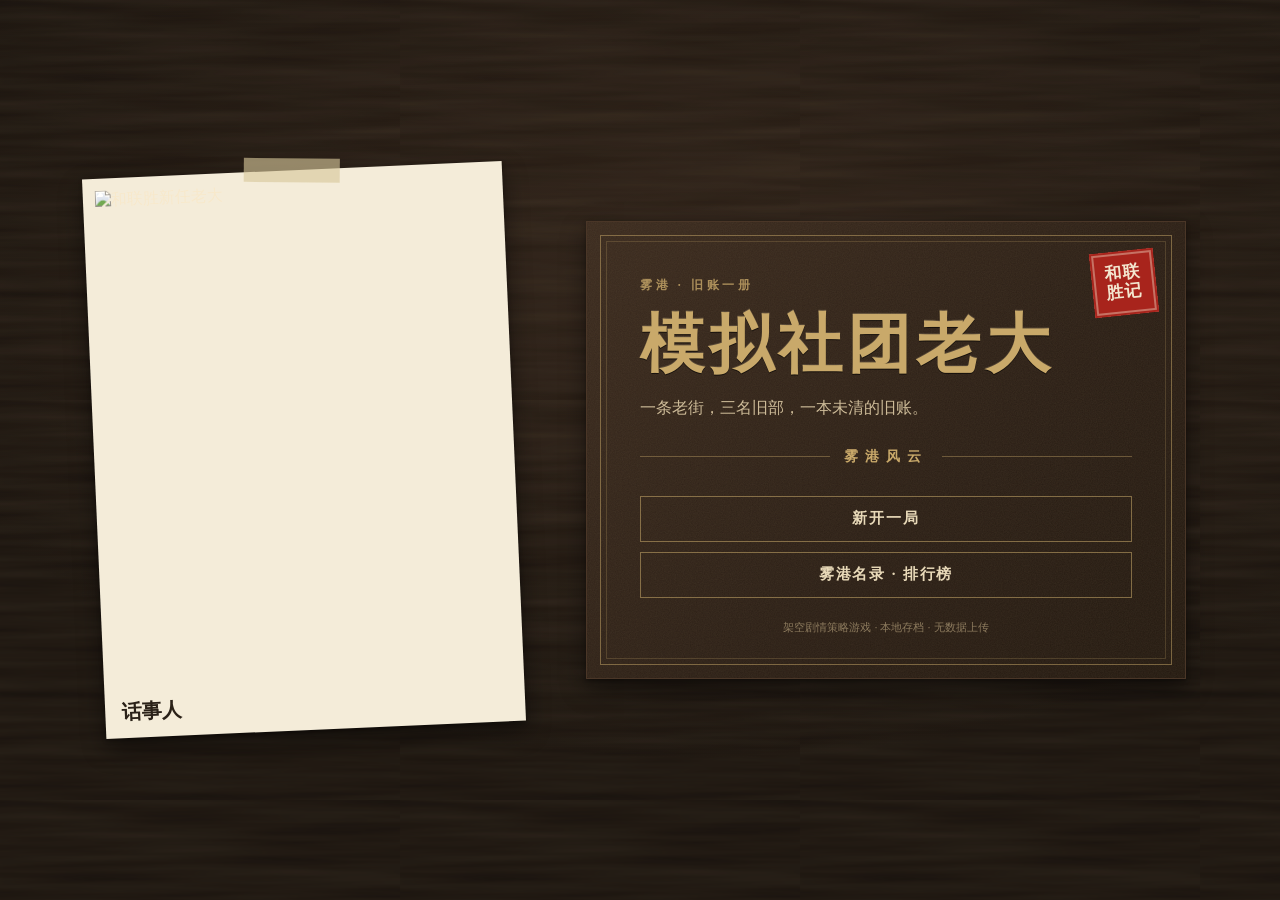
==== index.html @ 5f2a5595 "feat: 经营与战果反馈（Codex 13:35 更新，原样提交） 产业净收益预估、开业与回本喜讯、首控一区贺礼、战报入账与人员去向、精简标题与行动描述；新增 rewards 测试。  Co-Aut" ====
<!doctype html>
<html lang="zh-CN">
<head>
  <meta charset="utf-8">
  <meta name="viewport" content="width=device-width,initial-scale=1,minimum-scale=1,maximum-scale=1,user-scalable=no,viewport-fit=cover">
  <meta name="theme-color" content="#17110c">
  <meta name="description" content="接班父亲的和联胜，招人、血拼、吞并势力，一统架空港城雾港。">
  <title>模拟社团老大 · 雾港风云</title>
  <link rel="stylesheet" href="style.css?v=9">
</head>
<body>
  
  <section id="menu" class="screen menu-screen">
    <div class="menu-portrait">
      <img src="assets/player.webp" alt="和联胜新任老大">
      <span class="photo-caption">话事人</span>
    </div>
    <div class="menu-card">
      <div class="cover">
        <span class="cover-seal">和联<br>胜记</span>
        <span class="eyebrow">雾港 · 旧账一册</span>
        <h1>模拟社团老大</h1>
        <p class="subtitle">一条老街，三名旧部，一本未清的旧账。</p>
        <div class="title-rule"><i></i><b>雾港风云</b><i></i></div>
        <button id="continueBtn" class="primary-btn hidden" type="button"></button>
        <button id="newGameBtn" class="secondary-btn" type="button">新开一局</button>
        <button id="leaderboardBtn" class="secondary-btn" type="button">雾港名录 · 排行榜</button>
        <p class="fine-print">架空剧情策略游戏 · 本地存档 · 无数据上传</p>
      </div>
    </div>
  </section>

  <section id="creator" class="screen creator-screen hidden">
    <div class="creator-side">
      <div class="creator-art">
        <img src="assets/father.webp" alt="沈振海">
        <span class="photo-caption">沈振海</span>
      </div>
      <div class="quote-note">
        <span>父亲的话</span>
        <p>“人家敬的是我打下来的东西。你要他们敬你，就自己去拿。”</p>
      </div>
    </div>
    <div class="creator-card">
      <span class="eyebrow">第一章 · 接印</span>
      <h2>今晚过后，你代表和联胜</h2>

      <label class="field-block">
        <span>你的姓名</span>
        <input id="playerName" maxlength="8" value="沈川" autocomplete="off">
      </label>

      <div class="field-block">
        <span>父亲留给你的一句话</span>
        <div id="creedPicker" class="choice-grid">
          <button class="choice-card active" data-creed="yi" type="button">
            <b>义字当头</b><small>收编更强、伤员好得更快</small>
          </button>
          <button class="choice-card" data-creed="wei" type="button">
            <b>人必须怕你</b><small>血拼更强，打赢震慑邻地</small>
          </button>
          <button class="choice-card" data-creed="li" type="button">
            <b>钱要永远先到</b><small>收入高、招人和讲数便宜</small>
          </button>
        </div>
      </div>

      <div class="field-block">
        <span>雾港有多难拿</span>
        <div id="difficultyPicker" class="choice-grid difficulty-grid">
          <button class="choice-card active" data-difficulty="standard" type="button"><b>标准</b><small>对手会反攻，但会留给你喘气时间</small></button>
          <button class="choice-card" data-difficulty="hard" type="button"><b>艰难</b><small>收入更紧，敌人扩张和反攻更积极</small></button>
          <button class="choice-card" data-difficulty="brutal" type="button"><b>死战</b><small>一次惨败就可能丢掉整条街</small></button>
        </div>
      </div>

      <div class="field-block">
        <span>今年的雾港（每局随机的世道）</span>
        <div id="mutatorRoll" class="choice-grid mutator-grid"></div>
        <button id="rerollMutatorsBtn" class="secondary-btn reroll-btn" type="button">换一个年景</button>
      </div>

      <button id="startGameBtn" class="primary-btn" type="button">接过龙头印</button>
    </div>
  </section>

  <section id="prologue" class="screen story-screen hidden" aria-live="polite">
    <div class="story-portrait">
      <img id="prologuePortrait" src="assets/father.webp" alt="剧情人物">
    </div>
    <div class="story-card">
      <span id="prologueKicker" class="eyebrow">序章</span>
      <h2 id="prologueTitle"></h2>
      <div id="prologueBody" class="story-body"></div>
      <div class="story-progress"><i id="prologueProgress"></i></div>
      <button id="nextPrologueBtn" class="primary-btn" type="button">继续 <span>→</span></button>
    </div>
  </section>

  <div id="game" class="game-shell hidden">
    <header class="topbar">
      <div class="brand-lockup">
        <span class="brand-seal">和</span>
        <div><h1>和联胜</h1><p id="chapterText">第一年 · 守住父业</p></div>
      </div>
      <div class="top-resources">
        <div><span>月份</span><b id="monthText">1 / 120</b></div>
        <div class="ap-cell"><span>行动点</span><b><span id="apText" class="ap-num">3 / 3</span><i id="apDots" class="ap-dots" aria-hidden="true"></i></b></div>
        <div><span>现金</span><b id="cashText">36万</b></div>
        <div><span>能战人手</span><b><span id="crewText">42</span><small id="crewBreakdown" class="crew-breakdown"></small></b></div>
        <div class="top-tools">
          <button id="saveBtn" class="icon-btn" type="button" aria-label="保存进度">存档</button>
          <button id="restartBtn" class="icon-btn" type="button" aria-label="重新开始">重开</button>
        </div>
      </div>
    </header>

    <button id="mobileStatus" class="mobile-status" type="button" aria-controls="sideColumn" aria-expanded="false"></button>
    <main class="dashboard">
      <aside id="sideColumn" class="side-column">
        <article class="boss-card">
          <img src="assets/player.webp" alt="玩家立绘">
          <div class="boss-copy">
            <span id="creedBadge">义字当头</span>
            <h2 id="playerNameText">沈川</h2>
            <p>话事人</p>
          </div>
        </article>

        <section class="side-panel">
          <div class="section-title"><h3>势力根基</h3><span id="territoryCount">1 / 36</span></div>
          <div class="meter-row"><span>士气</span><b id="moraleText">62</b></div><div class="meter"><i id="moraleBar"></i></div>
          <div class="meter-row"><span>声望</span><b id="repText">18</b></div><div class="meter gold"><i id="repBar"></i></div>
          <div class="meter-row"><span>街坊人心</span><b id="supportText">55</b></div><div class="meter jade"><i id="supportBar"></i></div>
          <div class="meter-row"><span>外部压力</span><b id="heatText">8</b></div><div class="meter red"><i id="heatBar"></i></div>
        </section>

        <section class="side-panel">
          <div class="section-title"><h3>本月收支</h3><span id="netIncomeText">+0万</span></div>
          <div id="incomeBreakdown" class="income-list"></div>
        </section>
      </aside>

      <section class="main-column">
       <div class="ledger">
        <nav id="gameNav" class="game-nav" aria-label="游戏功能">
          <button class="active" data-tab="hall" type="button"><span>堂</span>议事堂</button>
          <button data-tab="recruit" type="button"><span>人</span>招募</button>
          <button data-tab="map" type="button"><span>地</span>地盘</button>
          <button data-tab="battle" type="button"><span>战</span>血拼</button>
          <button data-tab="roster" type="button"><span>将</span>名册</button>
          <button data-tab="chronicle" type="button"><span>录</span>江湖录</button>
        </nav>

        <div class="turn-strip">
          <div><i class="live-dot"></i><b id="phaseText">守住父业</b><span id="turnHint">每月3个行动点</span></div>
          <button id="endMonthBtn" class="end-month-btn" type="button">合账 · 结束本月</button>
        </div>

        <div id="panel" class="content-panel"></div>
       </div>
      </section>
    </main>
  </div>

  <div id="modalMask" class="modal-mask hidden" role="presentation">
    <section id="modal" class="decision-modal" role="dialog" aria-modal="true" aria-labelledby="modalTitle">
      <div id="modalPortraitWrap" class="modal-portrait hidden"><img id="modalPortrait" alt="剧情人物"></div>
      <div class="modal-copy">
        <span id="modalKicker" class="eyebrow">雾港事件</span>
        <h2 id="modalTitle"></h2>
        <div id="modalBody" class="modal-body"></div>
        <div id="modalOptions" class="modal-options"></div>
      </div>
    </section>
  </div>

  <section id="ending" class="screen ending-screen hidden">
    <div class="ending-portrait"><img src="assets/player.webp" alt="雾港结局"></div>
    <div id="endingBody" class="ending-card"></div>
  </section>

  <div id="toast" class="toast" role="status"></div>
  <script src="app.js?v=9"></script>
</body>
</html>
---- style.css ----
/* 模拟社团老大 · 旧账簿美术
   一张深色木桌，上面摊着父亲的账本：桌面放顶栏和侧栏，内容写在账页上，
   人物是夹在本子边上的旧照片，事件是压在桌上的信笺，主按钮是朱红印章。
   规范见 docs/美术改版规范-旧账簿.md */
:root{
  --desk:#17110c;--desk-2:#2a1f17;--desk-ink:#e6dac0;--desk-mute:#9c8b70;--desk-line:#3b2d22;
  --paper:#ece2cb;--paper-2:#e2d5b6;--paper-hi:#f4ecd9;--rule:#c7b791;
  --ink:#2a2118;--ink-2:#5b4a35;--ink-3:#7a6a52;
  --seal:#a8241c;--seal-dk:#861b14;--seal-ink:#f3e6cf;
  --jade:#3f6b4f;--ochre:#9a6a1c;--foil:#c9a96a;
  /* 旧变量名留给 app.js 里的内联样式 */
  --green:var(--jade);--red:var(--seal);--gold:var(--ochre);
  --serif:"Songti SC","STSong","Noto Serif CJK SC","Noto Serif SC","SimSun",serif;
  --sans:"PingFang SC","Hiragino Sans GB","Noto Sans CJK SC","Microsoft YaHei",sans-serif;
  --kai:"Kaiti SC","STKaiti","KaiTi","BiauKai",var(--serif);
  --lay:0 10px 24px rgba(0,0,0,.45),0 2px 4px rgba(0,0,0,.3);
  --lay-sm:0 3px 8px rgba(40,25,10,.28);
  --grain:url("data:image/svg+xml;utf8,<svg xmlns='http://www.w3.org/2000/svg' width='180' height='180'><filter id='n'><feTurbulence type='fractalNoise' baseFrequency='.85' numOctaves='2' stitchTiles='stitch'/><feColorMatrix values='0 0 0 0 .35 0 0 0 0 .26 0 0 0 0 .15 0 0 0 .13 0'/></filter><rect width='100%' height='100%' filter='url(%23n)'/></svg>");
  --wood:url("data:image/svg+xml;utf8,<svg xmlns='http://www.w3.org/2000/svg' width='400' height='400'><filter id='w'><feTurbulence type='fractalNoise' baseFrequency='.004 .09' numOctaves='3' seed='7' stitchTiles='stitch'/><feColorMatrix values='0 0 0 0 .55 0 0 0 0 .38 0 0 0 0 .22 0 0 0 .12 0'/></filter><rect width='100%' height='100%' filter='url(%23w)'/></svg>");
  font-family:var(--sans);color-scheme:light
}
*{box-sizing:border-box}
html{background:var(--desk);touch-action:manipulation;-webkit-text-size-adjust:100%;text-size-adjust:100%}
body{margin:0;min-height:100vh;color:var(--desk-ink);overflow-x:hidden;
  background:var(--wood),radial-gradient(1200px 700px at 55% 30%,#2b1f16 0,#17110c 70%) fixed;background-color:var(--desk)}
button,input{font:inherit;color:inherit}
button{cursor:pointer}
button:focus-visible,input:focus-visible,[tabindex]:focus-visible{outline:2px solid var(--seal);outline-offset:2px}
.hidden{display:none!important}
.rain{display:none}
.eyebrow{display:block;font:700 12px var(--serif);letter-spacing:.3em;color:var(--seal)}
.dialogue{font-family:var(--kai);color:var(--ink);font-size:1.06em}
.muted-note{margin:8px 0 0;font-size:13px;color:var(--ink-3)}

/* ---------- 质感件 ---------- */
.paper,.ledger,.menu-card .cover-page,.creator-card,.story-card,.ending-card,.decision-modal{
  background:var(--grain),linear-gradient(175deg,var(--paper) 0,#e6dbc1 100%);color:var(--ink)}
.photo{background:var(--paper-hi);padding:9px 9px 34px;box-shadow:var(--lay);position:relative}
.photo img{display:block;width:100%;height:100%;object-fit:cover;object-position:center 18%;filter:sepia(.22) contrast(1.05) saturate(.85)}
.photo .tape,.tape{position:absolute;top:-11px;left:50%;width:84px;height:22px;margin-left:-42px;background:rgba(217,201,156,.62);transform:rotate(3deg);box-shadow:0 1px 2px rgba(0,0,0,.15)}

/* ---------- 按钮 ---------- */
.primary-btn,.launch-btn,.end-month-btn{display:inline-flex;align-items:center;justify-content:center;gap:8px;border:0;background:var(--seal);color:var(--seal-ink);
  font:900 16px var(--serif);letter-spacing:.2em;padding:13px 26px;min-height:48px;box-shadow:inset 0 0 0 2px var(--seal),inset 0 0 0 4px rgba(243,230,207,.35);transition:background .15s}
.primary-btn:hover,.launch-btn:hover:not(:disabled),.end-month-btn:hover{background:var(--seal-dk)}
.primary-btn span,.launch-btn span{letter-spacing:0}
.launch-btn:disabled,.primary-btn:disabled{background:#b9aa88;box-shadow:none;cursor:not-allowed}
.secondary-btn{display:flex;align-items:center;justify-content:center;width:100%;min-height:46px;margin-top:10px;background:transparent;border:1.5px solid var(--ink);color:var(--ink);font:700 15px var(--serif);letter-spacing:.12em}
.secondary-btn:hover{background:var(--ink);color:var(--paper)}
.stamp-btn,.small-btn{display:inline-flex;align-items:center;justify-content:center;white-space:nowrap;min-height:34px;padding:4px 12px;background:transparent;border:2px solid var(--seal);color:var(--seal);font:900 14px var(--serif);letter-spacing:.12em;transform:rotate(-1.5deg);transition:background .12s,color .12s}
.stamp-btn:hover:not(:disabled),.small-btn:hover:not(:disabled){background:var(--seal);color:var(--seal-ink)}
.stamp-btn.done{background:var(--seal);color:var(--seal-ink);transform:rotate(-4deg)}
.stamp-btn:disabled{white-space:normal;max-width:132px;text-align:center;line-height:1.35}
.stamp-btn:disabled,.small-btn:disabled{border-color:#bcae8d;color:#a8987a;transform:none;cursor:not-allowed;font-weight:700;letter-spacing:.04em;font-size:12px}
.stamp-btn.done:disabled{border-color:var(--seal);background:var(--seal);color:var(--seal-ink);transform:rotate(-4deg);font-size:14px;font-weight:900}
.ink-btn{background:none;border:0;padding:6px 2px;color:var(--ink);font:700 14px var(--serif);border-bottom:1.5px solid var(--ink);letter-spacing:.06em}
.ink-btn:hover{color:var(--seal);border-color:var(--seal)}
.ink-btn.active{color:var(--seal);border-color:var(--seal)}
.danger-btn{border-color:var(--ink)!important;color:var(--ink)!important}

/* ---------- 封面、扉页、信笺、结局 ---------- */
.menu-screen,.creator-screen,.story-screen,.ending-screen{display:grid;grid-template-columns:minmax(280px,420px) minmax(420px,600px);gap:72px;align-items:center;justify-content:center;padding:48px 32px;min-height:100vh}
.menu-portrait,.creator-art,.story-portrait,.ending-portrait{position:relative;background:var(--paper-hi);padding:12px 12px 52px;box-shadow:var(--lay);transform:rotate(-2.5deg);aspect-ratio:3/4;max-height:76vh}
.menu-portrait img,.creator-art img,.story-portrait img,.ending-portrait img{display:block;width:100%;height:100%;object-fit:cover;object-position:center 20%;filter:sepia(.22) contrast(1.05) saturate(.85)}
.portrait-fade{display:none}
.menu-portrait::before,.story-portrait::before,.ending-portrait::before,.creator-art::before{content:"";position:absolute;top:-12px;left:50%;width:96px;height:24px;margin-left:-48px;background:rgba(217,201,156,.62);transform:rotate(3deg);z-index:2}
.vertical-seal{position:absolute;right:-18px;bottom:22px;z-index:3;writing-mode:vertical-rl;padding:10px 8px;background:var(--seal);color:var(--seal-ink);font:900 16px/1.15 var(--serif);letter-spacing:.2em;transform:rotate(4deg);box-shadow:inset 0 0 0 2px var(--seal),inset 0 0 0 4px rgba(243,230,207,.4),0 2px 6px rgba(0,0,0,.35)}
.photo-caption{position:absolute;left:16px;bottom:12px;font:700 20px var(--kai);color:var(--ink)}

/* 主菜单：布面账本封面 */
.menu-card{position:relative;padding:0;background:transparent}
.menu-card .cover{position:relative;padding:56px 54px 44px;background:var(--grain),linear-gradient(135deg,#3a2a1e,#2a1e15 60%,#231910);box-shadow:var(--lay),inset 0 0 0 1px #4a3627;color:#e8d9b8}
.menu-card .cover::before{content:"";position:absolute;inset:14px;border:1px solid rgba(201,169,106,.5);pointer-events:none}
.menu-card .cover::after{content:"";position:absolute;inset:20px;border:1px solid rgba(201,169,106,.22);pointer-events:none}
.menu-card .eyebrow{color:var(--foil);opacity:.8}
.menu-card h1{margin:16px 0 14px;font:900 clamp(40px,5vw,64px)/1.08 var(--serif);letter-spacing:.08em;color:var(--foil);text-shadow:0 1px 0 rgba(0,0,0,.6),0 -1px 0 rgba(255,235,190,.15)}
.menu-card .subtitle{font:16px/1.9 var(--kai);color:#cdbb98;margin:0 0 6px}
.title-rule{display:flex;align-items:center;gap:14px;margin:24px 0 30px}
.title-rule i{height:1px;flex:1;background:rgba(201,169,106,.4)}
.title-rule b{font:700 14px var(--serif);letter-spacing:.5em;color:var(--foil)}
.menu-card .primary-btn{width:100%}
.menu-card .secondary-btn{border-color:rgba(201,169,106,.55);color:#e8d9b8}
.menu-card .secondary-btn:hover{background:rgba(201,169,106,.15);color:#fff}
.fine-print{margin:22px 0 0;color:#8d7b5e;font-size:11px;text-align:center}
.menu-card .cover-seal{position:absolute;right:30px;top:30px;width:64px;height:64px;display:grid;place-items:center;background:var(--seal);color:var(--seal-ink);font:900 17px/1.1 var(--serif);text-align:center;letter-spacing:.1em;transform:rotate(-6deg);box-shadow:inset 0 0 0 2px var(--seal),inset 0 0 0 4px rgba(243,230,207,.4)}

/* 建角：扉页立契 */
.creator-card,.story-card,.ending-card{position:relative;padding:44px 48px 40px;box-shadow:var(--lay)}
.creator-card::before,.story-card::before,.ending-card::before{content:"";position:absolute;top:0;bottom:0;left:28px;width:1px;background:rgba(168,36,28,.4)}
.creator-card h2,.story-card h2,.ending-card h1{margin:10px 0 16px;font:900 clamp(28px,3.4vw,42px)/1.2 var(--serif);letter-spacing:.04em;color:var(--ink)}
.creator-quote{margin-top:18px;transform:rotate(2.5deg)}
.creator-art{transform:rotate(-2deg)}
.creator-quote span{display:block;font:700 13px var(--serif);color:var(--seal);letter-spacing:.2em}
.creator-quote p{margin:6px 0 0;font:19px/1.7 var(--kai);color:var(--ink)}
.creator-side{display:flex;flex-direction:column;gap:0}
.creator-side .quote-note{background:var(--grain),var(--paper-2);color:var(--ink);padding:16px 18px;margin:18px 12px 0 30px;box-shadow:var(--lay);transform:rotate(1.5deg)}
.creator-side .quote-note span{display:block;font:700 13px var(--serif);color:var(--seal);letter-spacing:.2em}
.creator-side .quote-note p{margin:6px 0 0;font:18px/1.7 var(--kai)}
.field-block{display:block;margin:22px 0}
.field-block>span{display:block;margin-bottom:10px;font:900 14px var(--serif);color:var(--ink-2);letter-spacing:.1em}
.field-block input{width:100%;height:48px;padding:0 4px;border:0;border-bottom:1.5px solid var(--ink);background:transparent;color:var(--ink);font:900 26px var(--kai);letter-spacing:.1em}
.field-block input:focus{outline:none;border-bottom-color:var(--seal)}
.choice-grid{display:grid;grid-template-columns:repeat(3,1fr);gap:0;border-top:1px solid var(--rule)}
.choice-card{position:relative;text-align:left;background:transparent;border:0;border-bottom:1px solid var(--rule);border-right:1px solid var(--rule);padding:12px 12px 12px 14px;min-height:84px;color:var(--ink)}
.choice-grid>.choice-card:nth-child(3n),.mutator-grid>.choice-card:nth-child(2n){border-right:0}
.choice-card b{display:block;font:900 16px var(--serif);margin-bottom:5px}
.choice-card small{display:block;font-size:12px;line-height:1.55;color:var(--ink-3)}
.choice-card.active b{color:var(--seal)}
.choice-card.active::after{content:"";position:absolute;left:6px;top:4px;width:84px;height:36px;border:2px solid var(--seal);border-radius:50%;transform:rotate(-6deg);opacity:.85;pointer-events:none}
.mutator-grid{grid-template-columns:1fr 1fr}
.mutator-card{cursor:default}
.reroll-btn{width:auto;margin-top:8px;padding:6px 2px;min-height:0;border:0;border-bottom:1.5px solid var(--ink);font:700 14px var(--serif)}
.reroll-btn:hover{background:none;color:var(--seal);border-color:var(--seal)}
#startGameBtn{width:100%;margin-top:10px}

/* 序章与剧情：信纸 */
.story-body,.modal-body{font:16px/1.95 var(--serif);color:var(--ink)}
.story-body p,.modal-body p{margin:0 0 14px}
.story-progress{height:auto;margin:22px 0 18px;background:none;display:flex;align-items:center;gap:10px}
.story-progress::before{content:"";flex:1;height:1px;background:var(--rule)}
.story-progress i{display:block;height:2px;width:0;background:var(--seal);transition:width .35s;order:-1}
.story-card .primary-btn{width:100%}
.story-card,.ending-card{max-width:620px}

/* 结局 */
.ending-card h1{font-size:clamp(34px,4.4vw,52px)}
.ending-card::after{content:"结账";position:absolute;right:34px;top:30px;width:78px;height:78px;display:grid;place-items:center;border:3px solid var(--seal);color:var(--seal);font:900 24px var(--serif);letter-spacing:.1em;transform:rotate(-12deg);opacity:.82;box-shadow:inset 0 0 0 3px var(--paper),inset 0 0 0 5px var(--seal)}
.ending-card h1{padding-right:90px}
.ending-stats{display:grid;grid-template-columns:repeat(4,1fr);margin:24px 0;border-top:1px solid var(--ink);border-bottom:3px double var(--ink)}
.ending-stats div{padding:12px 6px;text-align:center}
.ending-stats b{display:block;font:900 26px var(--serif);color:var(--ink)}
.ending-stats span{font-size:11px;color:var(--ink-3)}
.ending-card .primary-btn{width:100%}
.lb-rank{margin:14px 0 0;padding:10px 14px;border:2px solid var(--seal);color:var(--seal);font:700 15px var(--serif);transform:rotate(-.8deg)}

/* ---------- 游戏外壳 ---------- */
.screen,.game-shell{position:relative;z-index:1;min-height:100vh}
.topbar{position:sticky;top:0;z-index:30;height:64px;display:flex;align-items:center;justify-content:space-between;gap:20px;padding:0 28px;
  background:linear-gradient(#1a130d,#140f0a);border-bottom:1px solid var(--desk-line);box-shadow:0 6px 18px rgba(0,0,0,.35)}
.brand-lockup{display:flex;align-items:center;gap:14px;min-width:0}
.brand-seal{flex:none;width:40px;height:40px;display:grid;place-items:center;background:var(--seal);color:var(--seal-ink);font:900 21px var(--serif);border-radius:3px;transform:rotate(-3deg);box-shadow:inset 0 0 0 2px var(--seal),inset 0 0 0 4px rgba(243,230,207,.38)}
.brand-lockup h1{margin:0;font:900 20px var(--serif);letter-spacing:.2em;color:var(--desk-ink)}
.brand-lockup p{margin:2px 0 0;font-size:12px;color:var(--desk-mute)}
.top-resources{display:flex;align-items:center;gap:26px}
.top-resources>div{min-width:0}
.top-resources>div>span{display:block;font-size:11px;color:var(--desk-mute)}
.ap-num{font:700 13px var(--serif);color:var(--desk-mute)}
.top-resources b{display:block;margin-top:1px;font:700 18px var(--serif);color:var(--desk-ink);font-variant-numeric:tabular-nums;white-space:nowrap}
.ap-dots{display:inline-flex;gap:5px;vertical-align:middle;margin-left:6px}
.ap-dots i{width:11px;height:11px;border-radius:50%;border:1.5px solid var(--seal);background:var(--seal);box-shadow:0 0 0 1px rgba(0,0,0,.2)}
.ap-dots i.spent{background:transparent;border-color:#6b5a43}
.top-resources .ap-cell b{display:flex;align-items:center}
.crew-breakdown{display:inline;margin-left:6px;font:12px var(--sans);color:var(--desk-mute);white-space:nowrap}
.crew-breakdown:empty{display:none}
.crew-breakdown .hurt{color:#e07a6f}
.icon-btn{background:none;border:0;border-bottom:1px solid var(--desk-mute);color:var(--desk-mute);font:700 13px var(--serif);padding:3px 0;letter-spacing:.1em}
.icon-btn:hover{color:var(--desk-ink);border-color:var(--desk-ink)}
.top-tools{display:flex;gap:14px;margin-left:4px}

.dashboard{display:grid;grid-template-columns:250px minmax(0,1fr);gap:30px;padding:26px 66px 48px 26px;max-width:1500px;margin:0 auto;align-items:start}
.side-column{display:flex;flex-direction:column;gap:22px;position:sticky;top:90px}
.boss-card{position:relative;background:var(--paper-hi);padding:10px 10px 46px;box-shadow:var(--lay);transform:rotate(-1.5deg)}
.boss-card img{display:block;width:100%;aspect-ratio:3/3.6;object-fit:cover;object-position:center 18%;filter:sepia(.22) contrast(1.05) saturate(.85)}
.boss-card::before{content:"";position:absolute;top:-10px;left:50%;width:80px;height:20px;margin-left:-40px;background:rgba(217,201,156,.62);transform:rotate(3deg);z-index:2}
.boss-copy{position:absolute;left:14px;right:12px;bottom:9px;display:flex;align-items:baseline;gap:8px;color:var(--ink)}
.boss-copy h2{margin:0;font:700 22px var(--kai)}
.boss-copy p{margin:0;font:13px var(--kai);color:var(--ink-2)}
.boss-copy span{position:absolute;right:-4px;bottom:44px;background:var(--seal);color:var(--seal-ink);font:900 12px var(--serif);padding:4px 8px;letter-spacing:.1em;transform:rotate(-4deg)}
.side-panel{padding:14px 16px 12px;box-shadow:var(--lay);background:var(--grain),repeating-linear-gradient(var(--paper) 0 27px,#d5c7a6 27px 28px);color:var(--ink)}
.side-panel+.side-panel{transform:rotate(.6deg)}
.section-title{display:flex;align-items:baseline;justify-content:space-between;margin-bottom:4px}
.section-title h3{margin:0;font:900 14px var(--serif);color:var(--seal);letter-spacing:.2em}
.section-title span{font:700 14px var(--serif);color:var(--ink)}
.meter-row{display:flex;justify-content:space-between;align-items:baseline;font-size:13px;color:var(--ink-2);margin:6px 0 3px}
.meter-row b{font:700 15px var(--serif);color:var(--ink)}
.meter{height:2px;background:var(--rule)}
.meter i{display:block;height:100%;width:0;background:var(--ink);transition:width .3s}
.meter.gold i{background:var(--ochre)}
.meter.jade i{background:var(--jade)}
.meter.red i{background:var(--seal)}
.income-list{display:grid}
.income-item{display:flex;justify-content:space-between;font-size:13px;line-height:28px;color:var(--ink-2)}
.income-item b{font:700 15px var(--serif);color:var(--ink)}
.income-item.neg b{color:var(--seal)}
.mobile-status{display:none}

/* 账本 */
.main-column{min-width:0}
.ledger{position:relative;min-height:720px;padding:0 36px 40px 60px;box-shadow:var(--lay)}
.ledger::before{content:"";position:absolute;top:0;bottom:0;left:40px;width:1px;background:rgba(168,36,28,.45)}
.ledger::after{content:"";position:absolute;top:0;bottom:0;left:44px;width:1px;background:rgba(168,36,28,.2)}
.game-nav{position:absolute;right:-40px;top:70px;display:flex;flex-direction:column;gap:5px;z-index:5}
.game-nav button{writing-mode:vertical-rl;border:0;padding:12px 8px;width:40px;background:linear-gradient(90deg,#c9b68d,#d6c49c);color:#4f3f2c;font:700 14px var(--serif);letter-spacing:.2em;box-shadow:3px 2px 5px rgba(0,0,0,.35);text-align:center}
.game-nav button span{display:none}
.game-nav button:hover{background:#dccba4}
.game-nav button.active{background:var(--seal);color:var(--seal-ink);width:44px}
.turn-strip{position:sticky;top:64px;z-index:6;display:flex;align-items:center;justify-content:space-between;gap:16px;margin:0 -36px 0 -60px;padding:12px 36px 12px 60px;
  background:var(--grain),rgba(232,222,198,.97);border-bottom:3px double var(--ink-2)}
.turn-strip>div{display:flex;align-items:baseline;gap:12px;min-width:0}
.turn-strip b{font:900 16px var(--serif);color:var(--ink);letter-spacing:.1em}
.turn-strip span{font-size:13px;color:var(--ink-3)}
.live-dot{display:none}
.end-month-btn{min-height:42px;padding:9px 20px;font-size:15px;letter-spacing:.18em;background:var(--ink);box-shadow:none;color:var(--paper)}
.end-month-btn:hover{background:#000}
.end-month-btn:disabled{opacity:.4;cursor:not-allowed}
.content-panel{padding-top:26px}

/* 页面通用 */
.hero-panel,.page-head,.city-map-heading{margin:0 0 6px}
.hero-panel h2,.page-head h2,.city-map-heading h2{margin:0 0 6px;font:900 clamp(24px,2.4vw,30px)/1.3 var(--serif);color:var(--ink);letter-spacing:.03em}
.hero-panel p,.page-head p,.city-map-heading p{margin:0;max-width:820px;font-size:14px;line-height:1.75;color:var(--ink-2)}
.hero-panel .eyebrow,.page-head .eyebrow{margin-bottom:6px}
.metric-grid{display:flex;flex-wrap:wrap;margin:18px 0 0;border-top:1px solid var(--ink);border-bottom:3px double var(--ink)}
.metric{flex:1 1 0;min-width:96px;padding:10px 14px 9px 0}
.metric+.metric{padding-left:14px;border-left:1px solid var(--rule)}
.metric b{display:block;font:900 24px/1.2 var(--serif);color:var(--ink);font-variant-numeric:tabular-nums}
.metric span{font-size:12px;color:var(--ink-3)}
.stat-chips,.effect-row,.tag-row{display:flex;flex-wrap:wrap;gap:6px;margin:10px 0 0}
.stat-chips span,.effect-row span,.tag{display:inline-block;padding:2px 7px;border:1px solid var(--ink-3);font-size:12px;line-height:1.5;color:var(--ink-2);background:rgba(255,255,255,.18)}
.world-strip{margin-top:12px}
.chip-pos{color:var(--jade)!important;border-color:var(--jade)!important}
.chip-neg{color:var(--seal)!important;border-color:var(--seal)!important}
.section-head{display:flex;align-items:baseline;justify-content:space-between;gap:12px;margin:30px 0 4px;padding-bottom:6px;border-bottom:1.5px solid var(--ink)}
.section-head h2{margin:0;font:900 18px var(--serif);color:var(--ink);letter-spacing:.12em}
.section-head>span{font-size:12px;color:var(--ink-3)}
.feedback-banner{position:relative;margin:18px 0 0;padding:10px 14px 10px 16px;background:rgba(168,36,28,.06);border-left:3px solid var(--seal)}
.feedback-banner b{font:900 14px var(--serif);color:var(--seal);letter-spacing:.1em}
.feedback-banner p{margin:4px 0 0;font:15px/1.7 var(--kai);color:var(--ink)}
.empty-state{padding:36px 16px;text-align:center;color:var(--ink-3);font:15px var(--kai);border-bottom:1px solid var(--rule)}

/* 账页行 */
.ledger-groups{display:grid;gap:4px}
.group-title{display:flex;align-items:baseline;gap:10px;margin:22px 0 0;padding-bottom:5px;border-bottom:1.5px solid var(--ink)}
.group-title b{font:900 16px var(--serif);letter-spacing:.2em;color:var(--ink)}
.group-title span{font-size:12px;color:var(--ink-3)}
.ledger-rows{display:grid;grid-template-columns:1fr 1fr;column-gap:34px}
.ledger-row{display:grid;grid-template-columns:34px minmax(0,1fr) auto;align-items:center;gap:10px;padding:11px 0;border-bottom:1px solid var(--rule)}
.row-glyph{font:900 22px var(--serif);color:var(--seal);text-align:center;line-height:1}
.row-main b{display:block;font:900 15px var(--serif);color:var(--ink)}
.row-main small{display:block;margin-top:3px;font-size:12.5px;line-height:1.55;color:var(--ink-3)}
.row-fx{display:block;margin-top:3px;font-size:12px;color:var(--ink-2)}
.row-fx i{font-style:normal}
.row-fx i+i::before{content:" · ";color:var(--ink-3)}
.row-count{display:block;margin-top:2px;font-size:11px;color:var(--seal)}
.ledger-row.used .row-main b{color:var(--ink-2)}
.ledger-row.used .row-glyph{opacity:.55}

/* 照片卡（人物） */
.card-grid,.officer-grid{display:grid;grid-template-columns:repeat(auto-fill,minmax(210px,1fr));gap:26px 22px;margin-top:18px}
.officer-card,.recruit-card{position:relative;color:var(--ink)}
.portrait-card{background:var(--paper-hi);padding:8px 8px 12px;box-shadow:var(--lay-sm)}
.card-grid>.portrait-card:nth-child(3n+1),.officer-grid>.portrait-card:nth-child(3n+1){transform:rotate(-.9deg)}
.card-grid>.portrait-card:nth-child(3n+2),.officer-grid>.portrait-card:nth-child(3n+2){transform:rotate(.7deg)}
.portrait-card>img{display:block;width:100%;aspect-ratio:4/3.3;object-fit:cover;object-position:center 16%;filter:sepia(.22) contrast(1.05) saturate(.85)}
.portrait-card.enemy>img{filter:sepia(.3) grayscale(.45) contrast(1.05)}
.portrait-card.locked>img{filter:sepia(.4) grayscale(.8) brightness(.8)}
.card-copy{padding:10px 4px 0}
.role-line{display:flex;align-items:baseline;justify-content:space-between;gap:8px}
.role-line h3{margin:0;font:700 21px var(--kai);color:var(--ink)}
.role-line span{font:700 12px var(--serif);color:var(--seal);letter-spacing:.1em;white-space:nowrap}
.card-copy p{margin:5px 0 0;font-size:12.5px;line-height:1.6;color:var(--ink-3)}
.card-copy .stat-chips{gap:4px;margin-top:8px}
.card-copy .stat-chips span{padding:1px 5px;font:12px var(--serif)}
.card-copy .meter-row{margin-top:10px;font-size:12px}
.card-copy .meter-row b{font-size:13px}
.loyalty-track{height:2px;background:var(--rule);margin-top:4px}
.loyalty-track i{display:block;height:100%;background:var(--jade)}
.officer-card.injured .loyalty-track i{background:var(--seal)}
.officer-card.injured>img{filter:sepia(.4) grayscale(.4) contrast(1.05)}
.portrait-card button,.recruit-card button{margin-top:12px}
.recruit-card .stamp-btn{width:100%}
/* 没有立绘的普通人才：名帖 */
.officer-card:not(.portrait-card),.recruit-card:not(.portrait-card){background:var(--grain),var(--paper-2);padding:14px 14px 14px;box-shadow:var(--lay-sm);border-top:3px solid var(--ink)}
.common-avatar{width:52px;height:52px;float:right;margin:0 0 6px 10px;display:grid;place-items:center;border:2px solid var(--seal);color:var(--seal);font:900 26px var(--serif);transform:rotate(4deg)}
.recruit-card:not(.portrait-card) .eyebrow{letter-spacing:.15em;font-size:12px}
.recruit-card:not(.portrait-card) h3{margin:4px 0 0;font:700 22px var(--kai)}
.recruit-card:not(.portrait-card) p{margin:6px 0 0;font-size:12.5px;line-height:1.6;color:var(--ink-3)}
.recruit-card:not(.portrait-card) .stat-chips span{padding:1px 5px;font:12px var(--serif)}
.officer-card:not(.portrait-card) .card-copy{padding:0}

/* 页脚旧部条 */
.crew-strip{display:flex;gap:18px;margin-top:16px;flex-wrap:wrap}
.crew-mini{display:flex;gap:12px;align-items:center;flex:1 1 200px;padding-top:10px;border-top:2px solid var(--ink)}
.crew-mini img,.crew-mini .common-avatar{flex:none;width:56px;height:68px;object-fit:cover;object-position:center 15%;background:var(--paper-hi);padding:3px;box-shadow:var(--lay-sm);filter:sepia(.25) contrast(1.05) saturate(.8);float:none;margin:0;transform:none}
.crew-mini .common-avatar{border:0;font-size:22px;padding:0}
.crew-mini b{display:block;font:900 16px var(--serif);color:var(--ink)}
.crew-mini small{display:block;margin-top:2px;font-size:12px;color:var(--ink-3)}
.crew-mini small em{font-style:normal;color:var(--seal)}
.crew-mini .loyalty-track{width:110px}

/* ---------- 地盘 ---------- */
.city-summary{display:flex;flex-wrap:wrap;gap:18px;margin:10px 0 0;font:700 14px var(--serif);color:var(--ink-2)}
.city-summary b{color:var(--seal)}
.map-toolbar{display:flex;align-items:center;justify-content:space-between;flex-wrap:wrap;gap:10px 18px;margin:18px 0 12px;padding-bottom:8px;border-bottom:1.5px solid var(--ink)}
.map-filters{display:flex;flex-wrap:wrap;gap:4px 16px;margin:0}
.map-filters button{background:none;border:0;border-bottom:1.5px solid transparent;padding:4px 0;font:700 14px var(--serif);color:var(--ink-3)}
.map-filters button:hover{color:var(--ink)}
.map-filters button.active{color:var(--seal);border-color:var(--seal)}
.view-switch{display:flex;border:1.5px solid var(--ink)}
.view-switch button{background:none;border:0;padding:5px 14px;font:700 14px var(--serif);color:var(--ink)}
.view-switch button.active{background:var(--ink);color:var(--paper)}
.map-legend{display:flex;flex-wrap:wrap;gap:6px 16px;margin:0 0 10px;font-size:12px;color:var(--ink-2)}
.map-legend i{display:inline-block;width:10px;height:10px;margin-right:5px;border-radius:50%;vertical-align:-1px}
.map-legend span{white-space:nowrap}
.map-legend .disorder-tag{margin-left:5px;padding:0 5px;border:1px solid var(--seal);color:var(--seal);font-size:11px}
.map-caption{margin:8px 0 0;font-size:12px;color:var(--ink-3);line-height:1.6}
.map-stage{display:grid;grid-template-columns:minmax(0,1fr) 290px;gap:22px;align-items:start}
.fog-map-wrap{position:relative;background:#e3d6b8;box-shadow:inset 0 0 0 1px var(--ink-3),inset 0 0 40px rgba(90,70,40,.18);overflow:auto}
.fog-map{display:block;width:100%;height:auto;min-width:620px;max-height:none}
.map-sea{fill:#b8c3b9}
.map-sea-wash{fill:url(#seaWash)}
.map-land{fill:#ece2cb;stroke:#4a3b2a;stroke-width:2.2;stroke-linejoin:round}
.map-land-shade{fill:none;stroke:#4a3b2a;stroke-width:1;opacity:.35}
.map-region-label{fill:#7a6a52;font:900 30px var(--serif);letter-spacing:14px;opacity:.55}
.map-sea-label{fill:#4d6464;font:italic 700 18px var(--serif);letter-spacing:8px;opacity:.75}
.map-edge{stroke:#5b4a35;stroke-width:1.6;stroke-dasharray:6 5;fill:none;opacity:.5}
.map-edge.curved{stroke:#2f4f7a;opacity:.45}
.map-node{cursor:pointer}
.map-node:focus{outline:none}
.map-node .dot{stroke:#f4ecd9;stroke-width:2.5;transition:transform .15s}
.map-node.mine .dot{stroke:#f4ecd9}
.map-node .seal-sq{fill:var(--seal);stroke:#f4ecd9;stroke-width:2}
.map-node .ring{fill:none;stroke:var(--seal);stroke-width:2.5;stroke-dasharray:5 3;opacity:0}
.map-node.attackable .ring{opacity:1}
.map-node.selected .ring{opacity:1;stroke:var(--ink);stroke-dasharray:none;stroke-width:3}
.map-node.settling .seal-sq{stroke-dasharray:4 3;stroke:#2a2118}
.map-node:hover .dot,.map-node:focus .dot{stroke:var(--ink);stroke-width:3}
.map-name{fill:var(--ink);font:700 21px var(--serif);text-anchor:middle;pointer-events:none;paint-order:stroke;stroke:#ece2cb;stroke-width:4px;stroke-linejoin:round}
.map-node.mine .map-name{fill:var(--seal);font-weight:900}
.map-sub{fill:var(--seal);font:700 16px var(--sans);text-anchor:middle;pointer-events:none;paint-order:stroke;stroke:#ece2cb;stroke-width:3px}
.map-final{fill:var(--seal-ink);font:900 13px var(--serif);text-anchor:middle;pointer-events:none}
.map-compass{fill:none;stroke:#5b4a35;stroke-width:1.2;opacity:.7}
.map-compass-n{fill:#5b4a35;font:900 16px var(--serif);text-anchor:middle;opacity:.8}

/* 地段详情便条 */
.map-detail{position:sticky;top:140px;background:var(--grain),var(--paper-2);padding:20px 18px 18px;box-shadow:var(--lay);transform:rotate(.6deg)}
.map-detail::before{content:"";position:absolute;top:-10px;left:50%;width:70px;height:20px;margin-left:-35px;background:rgba(217,201,156,.7);transform:rotate(-3deg)}
.map-detail .detail-empty{font:15px/1.8 var(--kai);color:var(--ink-2);margin:0}
.map-detail-close{display:none}
.territory-card{position:relative;color:var(--ink)}
.territory-owner{display:block;font:700 12px var(--serif);letter-spacing:.08em;color:var(--owner-color,var(--ink-3))}
.territory-card h3{margin:4px 0 0;font:900 22px var(--serif);color:var(--ink);display:flex;align-items:center;flex-wrap:wrap;gap:6px}
.territory-bonus{margin:6px 0 0;font-size:13px;line-height:1.6;color:var(--ink-2)}
.territory-card .stat-chips span{font-family:var(--serif)}
.settling-tag,.siege-tag{display:inline-block;padding:0 6px;font:700 12px var(--serif);border:1.5px solid var(--ochre);color:var(--ochre);letter-spacing:.05em}
.siege-tag{border-color:var(--seal);color:var(--seal)}
.stat-chips .drain{color:var(--seal);font-weight:700}
.enterprise-summary{display:grid;gap:3px;margin:12px 0 0;padding:8px 10px;border-left:3px solid var(--jade);background:rgba(63,107,79,.08);font-size:12.5px}
.enterprise-summary b{font:900 14px var(--serif);color:var(--ink)}
.enterprise-summary span{color:var(--ink-2);line-height:1.55}
.territory-actions{display:flex;flex-wrap:wrap;gap:10px;margin-top:14px}
.territory-actions button{flex:1 1 auto}
.territory-card.locked h3{color:var(--ink-3)}
/* 列表视图 */
.territory-table{width:100%;border-collapse:collapse;margin-top:4px;font-size:13px}
.territory-table th{text-align:left;font:700 12px var(--serif);color:var(--ink-3);padding:6px 8px;border-bottom:1.5px solid var(--ink)}
.territory-table td{padding:9px 8px;border-bottom:1px solid var(--rule);vertical-align:middle;color:var(--ink-2)}
.territory-table td.n b{font:900 15px var(--serif);color:var(--ink)}
.territory-table td.n small{display:block;font-size:11px;color:var(--ink-3)}
.territory-table td.num{font:700 14px var(--serif);color:var(--ink);white-space:nowrap}
.territory-table .owner-dot{display:inline-block;width:9px;height:9px;border-radius:50%;margin-right:6px;vertical-align:0}
.territory-table tr.mine td.n b{color:var(--seal)}
.territory-table tr{cursor:pointer}
.territory-table tr:hover td{background:rgba(168,36,28,.05)}
.territory-table .ink-btn{font-size:13px;white-space:nowrap}

/* ---------- 血拼 ---------- */
.battle-layout{display:grid;grid-template-columns:minmax(0,.9fr) minmax(0,1.1fr);gap:30px;margin-top:6px;align-items:start}
.battle-targets{display:grid;border-top:1.5px solid var(--ink)}
.target-row{position:relative;display:grid;grid-template-columns:minmax(0,1fr) auto;align-items:baseline;gap:4px 12px;width:100%;text-align:left;background:none;border:0;border-bottom:1px solid var(--rule);padding:11px 8px 11px 16px;color:var(--ink)}
.target-row b{font:900 16px var(--serif)}
.target-row span{font-size:12.5px;color:var(--ink-3);text-align:right}
.target-row:hover{background:rgba(168,36,28,.05)}
.target-row.active{background:rgba(168,36,28,.08)}
.target-row.active::before{content:"";position:absolute;left:0;top:6px;bottom:6px;width:4px;background:var(--seal)}
.target-row.active b{color:var(--seal)}
.battle-form{position:relative;background:var(--grain),var(--paper-2);padding:20px 22px 22px;box-shadow:var(--lay);transform:rotate(-.4deg)}
.battle-form::before{content:"出 战 令";display:block;margin-bottom:4px;font:900 20px var(--serif);letter-spacing:.3em;color:var(--ink);border-bottom:3px double var(--ink);padding-bottom:8px}
.form-label{display:block;margin:16px 0 8px;font:700 13px var(--serif);color:var(--ink-2)}
.form-label b{color:var(--seal);font-size:16px}
.tactic-grid{display:grid;grid-template-columns:repeat(4,1fr);gap:0;border:1.5px solid var(--ink)}
.tactic-btn{position:relative;background:none;border:0;border-right:1px solid var(--rule);padding:10px 4px;font:700 14px var(--serif);color:var(--ink)}
.tactic-btn:last-child{border-right:0}
.tactic-btn.active{color:var(--seal)}
.tactic-btn.active::after{content:"";position:absolute;inset:3px 6px;border:2px solid var(--seal);border-radius:50%;transform:rotate(-4deg)}
.t-up,.t-down{display:block;font:12px var(--sans);font-style:normal;margin-top:2px}
.t-up{color:var(--jade)}
.t-down{color:var(--seal)}
.leader-checks{display:grid;grid-template-columns:repeat(auto-fill,minmax(120px,1fr));gap:6px}
.leader-check{position:relative}
.leader-check input{position:absolute;opacity:0;pointer-events:none}
.leader-check label{display:flex;align-items:center;gap:8px;min-height:40px;padding:5px 8px;border:1px solid var(--rule);font-size:13px;color:var(--ink-2);background:rgba(255,255,255,.2)}
.leader-check label::before{content:"";flex:none;width:14px;height:14px;border:1.5px solid var(--ink-3)}
.leader-check input:checked+label{border-color:var(--seal);color:var(--ink);font-weight:700}
.leader-check input:checked+label::before{background:var(--seal);border-color:var(--seal);box-shadow:inset 0 0 0 2px var(--paper-2)}
.leader-check input:focus-visible+label{outline:2px solid var(--seal)}
.troop-range{-webkit-appearance:none;appearance:none;width:100%;height:24px;background:transparent}
.troop-range::-webkit-slider-runnable-track{height:2px;background:var(--ink)}
.troop-range::-moz-range-track{height:2px;background:var(--ink)}
.troop-range::-webkit-slider-thumb{-webkit-appearance:none;width:20px;height:20px;margin-top:-9px;background:var(--seal);border:2px solid var(--paper-2);box-shadow:0 0 0 1.5px var(--seal);transform:rotate(45deg)}
.troop-range::-moz-range-thumb{width:16px;height:16px;background:var(--seal);border:2px solid var(--paper-2);border-radius:0}
.battle-estimate{margin-top:14px;padding:10px 12px;border-left:3px solid var(--seal);font:15px/1.7 var(--kai);color:var(--seal);background:rgba(168,36,28,.05)}
.battle-estimate b{font-size:17px}
.launch-btn{width:100%;margin-top:18px}
/* 三段式战斗 */
.momentum-wrap{margin:18px 0 6px}
.momentum-rail{position:relative;height:10px;background:linear-gradient(90deg,var(--ink) 0 50%,var(--seal) 50% 100%);opacity:.9}
.momentum-rail i{position:absolute;top:-6px;bottom:-6px;width:4px;background:var(--paper-hi);box-shadow:0 0 0 1.5px var(--ink)}
.momentum-label{display:flex;justify-content:space-between;align-items:baseline;margin-top:8px;font-size:12px;color:var(--ink-3)}
.momentum-label b{font:900 20px var(--serif);color:var(--ink)}
.stage-scroll:empty{display:none}
.stage-scroll{display:grid;gap:0;margin:20px 0 0;border-top:1.5px solid var(--ink)}
.stage-done{display:grid;grid-template-columns:90px 1fr;gap:14px;padding:12px 0;border-bottom:1px solid var(--rule)}
.stage-done time{font:900 15px var(--serif);color:var(--seal)}
.stage-done p{margin:0;font:15px/1.75 var(--serif);color:var(--ink)}
.proposal-grid{display:grid;margin-top:4px}
.proposal-btn{position:relative;display:grid;grid-template-columns:minmax(0,1fr);gap:3px;text-align:left;background:none;border:0;border-bottom:1px solid var(--rule);padding:12px 70px 12px 4px;color:var(--ink)}
.proposal-btn::after{content:"定";position:absolute;right:10px;top:50%;width:36px;height:36px;margin-top:-18px;display:grid;place-items:center;border:2px solid var(--seal);color:var(--seal);font:900 17px var(--serif);transform:rotate(-6deg)}
.proposal-btn:hover{background:rgba(168,36,28,.05)}
.proposal-btn:hover::after{background:var(--seal);color:var(--seal-ink)}
.proposal-btn cite{font:700 13px var(--kai);font-style:normal;color:var(--seal)}
.proposal-btn b{font:900 16px var(--serif)}
.proposal-btn small{font-size:12.5px;color:var(--ink-3)}
.proposal-btn.quit b{color:var(--ink-2)}
.proposal-btn.quit::after{content:"撤";border-color:var(--ink-3);color:var(--ink-3)}
/* 战报 */
.battle-report{display:grid;border-top:1.5px solid var(--ink)}
.result-score{display:flex;align-items:center;justify-content:center;gap:24px;padding:16px 0;text-align:center}
.result-score span{font:700 15px var(--serif);color:var(--ink-2)}
.result-score strong{width:72px;height:72px;display:grid;place-items:center;background:var(--seal);color:var(--seal-ink);font:900 38px var(--serif);transform:rotate(-6deg);box-shadow:inset 0 0 0 3px var(--seal),inset 0 0 0 5px rgba(243,230,207,.4)}
.battle-stage{display:grid;grid-template-columns:90px 1fr;gap:14px;padding:12px 0;border-bottom:1px solid var(--rule)}
.battle-stage time{font:900 15px var(--serif);color:var(--seal)}
.battle-stage h3{margin:0 0 3px;font:900 15px var(--serif)}
.battle-stage p{margin:0;font-size:13.5px;line-height:1.7;color:var(--ink-2)}

/* ---------- 江湖录 ---------- */
.chronicle{display:grid}
.log-row{display:grid;grid-template-columns:72px 1fr;gap:14px;padding:10px 0;border-bottom:1px solid var(--rule)}
.log-row time{font:700 14px var(--serif);color:var(--ink-3);font-variant-numeric:tabular-nums}
.log-row b{font:900 13px var(--serif);letter-spacing:.1em;color:var(--ink-2)}
.log-row p{margin:2px 0 0;font-size:14px;line-height:1.65;color:var(--ink)}
.log-row.good b{color:var(--jade)}
.log-row.bad b,.log-row.bad p{color:var(--seal)}
.log-row.warn b{color:var(--ochre)}
.save-actions{display:flex;gap:16px;margin-top:16px}
.save-actions .small-btn{min-height:42px;padding:6px 18px}

/* ---------- 信笺弹窗 ---------- */
.modal-mask{position:fixed;inset:0;z-index:60;display:grid;place-items:center;padding:24px;background:rgba(10,7,4,.72)}
.decision-modal{position:relative;display:grid;grid-template-columns:200px minmax(0,1fr);gap:0 30px;width:100%;max-width:820px;max-height:90vh;padding:34px 36px 28px 30px;box-shadow:0 24px 60px rgba(0,0,0,.6);transform:rotate(-.4deg)}
.modal-portrait{align-self:start;background:var(--paper-hi);padding:8px 8px 10px;box-shadow:var(--lay-sm);transform:rotate(-3deg);margin-top:8px}
.modal-portrait img{display:block;width:100%;aspect-ratio:3/3.7;object-fit:cover;object-position:center 15%;filter:sepia(.22) contrast(1.05) saturate(.85)}
.modal-portrait::before{content:"";position:absolute;top:-10px;left:50%;width:64px;height:18px;margin-left:-32px;background:rgba(217,201,156,.7);transform:rotate(4deg)}
.modal-portrait{position:relative}
.decision-modal:has(.modal-portrait.hidden){grid-template-columns:minmax(0,1fr);max-width:640px}
.modal-copy{min-width:0;overflow:auto;max-height:calc(90vh - 62px);padding-right:4px}
.modal-copy .eyebrow{font-size:13px}
.modal-copy h2{margin:6px 0 14px;font:900 28px/1.3 var(--serif);color:var(--ink)}
.modal-body{font-size:15.5px}
.modal-options{display:grid;margin-top:14px;border-top:1.5px solid var(--ink)}
.option-btn{position:relative;display:block;width:100%;text-align:left;background:none;border:0;border-bottom:1px solid var(--rule);padding:12px 62px 12px 4px;color:var(--ink)}
.option-btn::after{content:"定";position:absolute;right:8px;top:50%;width:34px;height:34px;margin-top:-17px;display:grid;place-items:center;border:2px solid var(--seal);color:var(--seal);font:900 16px var(--serif);transform:rotate(-6deg);transition:background .12s,color .12s}
.option-btn:hover{background:rgba(168,36,28,.05)}
.option-btn:hover::after{background:var(--seal);color:var(--seal-ink)}
.option-btn b{display:block;font:900 15.5px var(--serif)}
.option-btn span{display:block;margin-top:3px;font-size:12.5px;line-height:1.5;color:var(--ink-3)}
.option-btn span:empty{display:none}
.option-btn.danger b{color:var(--seal)}
.option-btn.gold b{color:var(--ochre)}
.report-block{margin:0 0 12px;padding:2px 0 8px;border-bottom:1px solid var(--rule)}
.report-block b{display:block;margin-bottom:4px;font:900 13px var(--serif);letter-spacing:.15em;color:var(--ink-2)}
.report-block p{margin:0 0 4px;font:14px/1.7 var(--sans);color:var(--ink)}
.report-block.warn b{color:var(--seal)}
.rep-pos{color:var(--jade)}
.rep-neg{color:var(--seal)}
.modal-body .result-score{padding:6px 0 14px}
.modal-body .battle-stage{grid-template-columns:76px 1fr;padding:9px 0}
/* 名录 */
.lb-note{font-size:13px;color:var(--ink-3);margin:0 0 10px}
.lb-scroll{max-height:46vh;overflow-y:auto;border-top:1.5px solid var(--ink)}
.lb-table{width:100%;border-collapse:collapse;font-size:13.5px}
.lb-table th{position:sticky;top:0;background:var(--paper);text-align:left;font:700 12px var(--serif);color:var(--ink-3);padding:7px 8px;border-bottom:1px solid var(--ink)}
.lb-table td{padding:8px;border-bottom:1px solid var(--rule);color:var(--ink)}
.lb-table td:first-child{font:900 18px var(--serif);color:var(--ink-2)}
.lb-table tr:first-child td:first-child{color:var(--seal)}
.lb-table tr.lb-me td{background:rgba(168,36,28,.08)}

/* 提示纸条 */
.toast{position:fixed;z-index:90;left:50%;bottom:30px;transform:translate(-50%,16px) rotate(-1deg);opacity:0;pointer-events:none;padding:10px 18px;background:var(--grain),var(--paper-hi);color:var(--ink);font:700 14px var(--serif);box-shadow:var(--lay);transition:opacity .2s,transform .2s;max-width:86vw}
.toast.show{opacity:1;transform:translate(-50%,0) rotate(-1deg)}

/* ---------- 中屏 ---------- */
@media(max-width:1180px){
  .dashboard{grid-template-columns:210px minmax(0,1fr);gap:24px;padding-right:60px}
  .ledger-rows{grid-template-columns:1fr}
  .map-stage{grid-template-columns:1fr}
  .map-detail{position:relative;top:0;transform:none}
  .battle-layout{grid-template-columns:1fr}
  .menu-screen,.creator-screen,.story-screen,.ending-screen{gap:40px}
}

/* ---------- 手机 ---------- */
@media(max-width:760px){
  body{padding-bottom:calc(64px + env(safe-area-inset-bottom))}
  .menu-screen,.creator-screen,.story-screen,.ending-screen{display:block;padding:28px 14px 30px;min-height:100svh}
  .menu-portrait,.creator-art,.story-portrait,.ending-portrait{width:62%;max-width:260px;margin:10px auto 0;aspect-ratio:3/3.6}
  .menu-card,.creator-card,.story-card,.ending-card{margin-top:-6px;position:relative;z-index:2}
  .menu-card .cover{padding:40px 26px 30px}
  .menu-card .cover-seal{width:52px;height:52px;font-size:14px;right:22px;top:22px}
  .creator-card,.story-card,.ending-card{padding:30px 20px 26px 30px}
  .creator-card::before,.story-card::before,.ending-card::before{left:16px}
  .creator-quote{display:none}
  .creator-side .quote-note{margin:-14px 8px 0 40px;position:relative;z-index:3}
  .choice-grid,.mutator-grid{grid-template-columns:1fr}
  .choice-card{border-right:0!important;min-height:0}

  .topbar{height:auto;min-height:56px;padding:calc(6px + env(safe-area-inset-top)) 12px 6px;gap:10px}
  .brand-seal{width:32px;height:32px;font-size:17px}
  .brand-lockup{gap:8px}
  .brand-lockup h1{font-size:16px;letter-spacing:.1em}
  .brand-lockup p{font-size:10px;max-width:96px;white-space:nowrap;overflow:hidden;text-overflow:ellipsis}
  .top-resources{gap:12px}
  .top-resources>div>span{font-size:10px}
  .top-resources b{font-size:15px}
  .ap-dots{margin-left:0;gap:3px}.ap-dots i{width:9px;height:9px}
  .crew-breakdown,.top-tools{display:none}
  .top-resources .ap-cell .ap-num{display:none}

  .dashboard{display:block;padding:0 0 20px}
  .side-column{display:none;position:static;padding:14px 14px 0}
  .side-column.open{display:grid;grid-template-columns:120px 1fr;gap:14px}
  .side-column.open .boss-card{grid-row:span 2;padding:6px 6px 30px}
  .side-column.open .boss-copy h2{font-size:16px}.side-column.open .boss-copy p,.side-column.open .boss-copy span{display:none}
  .mobile-status{display:flex;align-items:center;gap:10px;width:100%;padding:9px 14px;background:#1d150f;border:0;border-bottom:1px solid var(--desk-line);color:var(--desk-mute);font-size:12.5px;text-align:left;white-space:nowrap;overflow-x:auto}
  .mobile-status b{font:700 14px var(--serif);color:var(--desk-ink);margin-left:3px}
  .mobile-status .neg b{color:#e07a6f}
  .mobile-status::after{content:"▾";margin-left:auto;color:var(--desk-mute)}

  .ledger{min-height:0;padding:0 14px 30px;box-shadow:none}
  .ledger::before,.ledger::after{display:none}
  .turn-strip{top:56px;margin:0 -14px;padding:9px 14px}
  .turn-strip>div{display:block;min-width:0}
  .turn-strip b{font-size:14px}
  .turn-strip span{white-space:nowrap;overflow:hidden;text-overflow:ellipsis}
  .turn-strip span{display:block;font-size:11.5px;margin-top:1px}
  .end-month-btn{flex:none;min-height:40px;padding:8px 12px;font-size:14px;letter-spacing:.08em}
  .game-nav{position:fixed;left:0;right:0;top:auto;bottom:0;z-index:45;flex-direction:row;gap:0;padding:0 0 env(safe-area-inset-bottom);background:#1a130d;border-top:1px solid var(--desk-line)}
  .game-nav button{writing-mode:horizontal-tb;flex:1;width:auto;min-height:60px;padding:8px 0 6px;background:none;box-shadow:none;color:var(--desk-mute);font-size:12px;letter-spacing:.05em}
  .game-nav button span{display:block;font:900 19px var(--serif);margin-bottom:2px;color:inherit}
  .game-nav button.active{width:auto;background:none;color:var(--seal-ink)}
  .game-nav button.active span{color:#fff;background:var(--seal);width:32px;height:32px;line-height:32px;margin:0 auto 2px;font-size:17px;transform:rotate(-4deg)}
  .game-nav button.active span{display:block}
  .content-panel{padding-top:18px}
  .hero-panel h2,.page-head h2,.city-map-heading h2{font-size:23px}
  .hero-panel p,.page-head p,.city-map-heading p{font-size:13px}
  .metric{min-width:0;flex:1 1 0;padding:8px 4px 7px 0}
  .metric+.metric{padding-left:8px}
  .metric b{font-size:19px}
  .metric span{font-size:11px}
  .ledger-row{grid-template-columns:28px minmax(0,1fr) auto;gap:8px}
  .row-glyph{font-size:19px}
  .stamp-btn{min-height:40px;padding:4px 10px;font-size:13px}
  .card-grid,.officer-grid{grid-template-columns:1fr 1fr;gap:18px 12px}
  .role-line{flex-wrap:wrap}
  .role-line h3{font-size:18px}
  .card-copy p{font-size:12px}
  .crew-mini{flex-basis:100%}
  .map-toolbar{align-items:flex-start}
  .fog-map{min-width:0}
  .map-stage{display:block}
  .map-detail{position:fixed;top:auto;left:0;right:0;bottom:calc(60px + env(safe-area-inset-bottom));z-index:44;max-height:62svh;overflow:auto;transform:none;padding:22px 16px 16px;box-shadow:0 -10px 30px rgba(0,0,0,.5)}
  .map-detail::before{display:none}
  .map-detail.empty{display:none}
  .map-detail-close{display:block;position:absolute;right:10px;top:8px;background:none;border:0;font:900 22px var(--serif);color:var(--ink-2);width:40px;height:40px}
  .territory-table th:nth-child(4),.territory-table td:nth-child(4),.territory-table th:nth-child(6),.territory-table td:nth-child(6){display:none}
  .tactic-grid{grid-template-columns:1fr 1fr}
  .tactic-btn{min-height:46px}
  .tactic-btn:nth-child(2){border-right:0}
  .tactic-btn:nth-child(-n+2){border-bottom:1px solid var(--rule)}
  .battle-form{padding:16px 14px 18px;transform:none}
  .stage-done,.battle-stage{grid-template-columns:70px 1fr}
  .log-row{grid-template-columns:60px 1fr}
  .modal-mask{padding:10px;align-items:end}
  .decision-modal{display:block;max-height:92svh;padding:24px 18px 18px;transform:none;overflow:auto}
  .modal-portrait{width:104px;float:right;margin:0 0 8px 14px;padding:5px 5px 6px;transform:rotate(3deg)}
  .modal-portrait::before{display:none}
  .modal-copy{max-height:none;overflow:visible;padding-right:0}
  .modal-copy h2{font-size:23px}
  .modal-body{font-size:15px}
  .option-btn{min-height:52px}
  .ending-stats{grid-template-columns:repeat(2,1fr)}
  .lb-table th:nth-child(5),.lb-table td:nth-child(5){display:none}
  .toast{bottom:calc(80px + env(safe-area-inset-bottom))}
}
@media(max-width:380px){
  .card-grid,.officer-grid{grid-template-columns:1fr}
  .top-resources{gap:8px}
}
@media(prefers-reduced-motion:reduce){*{transition:none!important;scroll-behavior:auto!important}}

/* 收成与战果 */
.reward-slip{margin:14px 0;padding:14px 16px;border-left:3px solid var(--seal,#963f32);background:rgba(132,105,53,.08)}
.reward-slip>b{font-size:18px;color:var(--seal,#963f32)}
.reward-slip p{margin:8px 0 0;line-height:1.6}.reward-slip .stat-chips{margin-top:10px;flex-wrap:wrap}
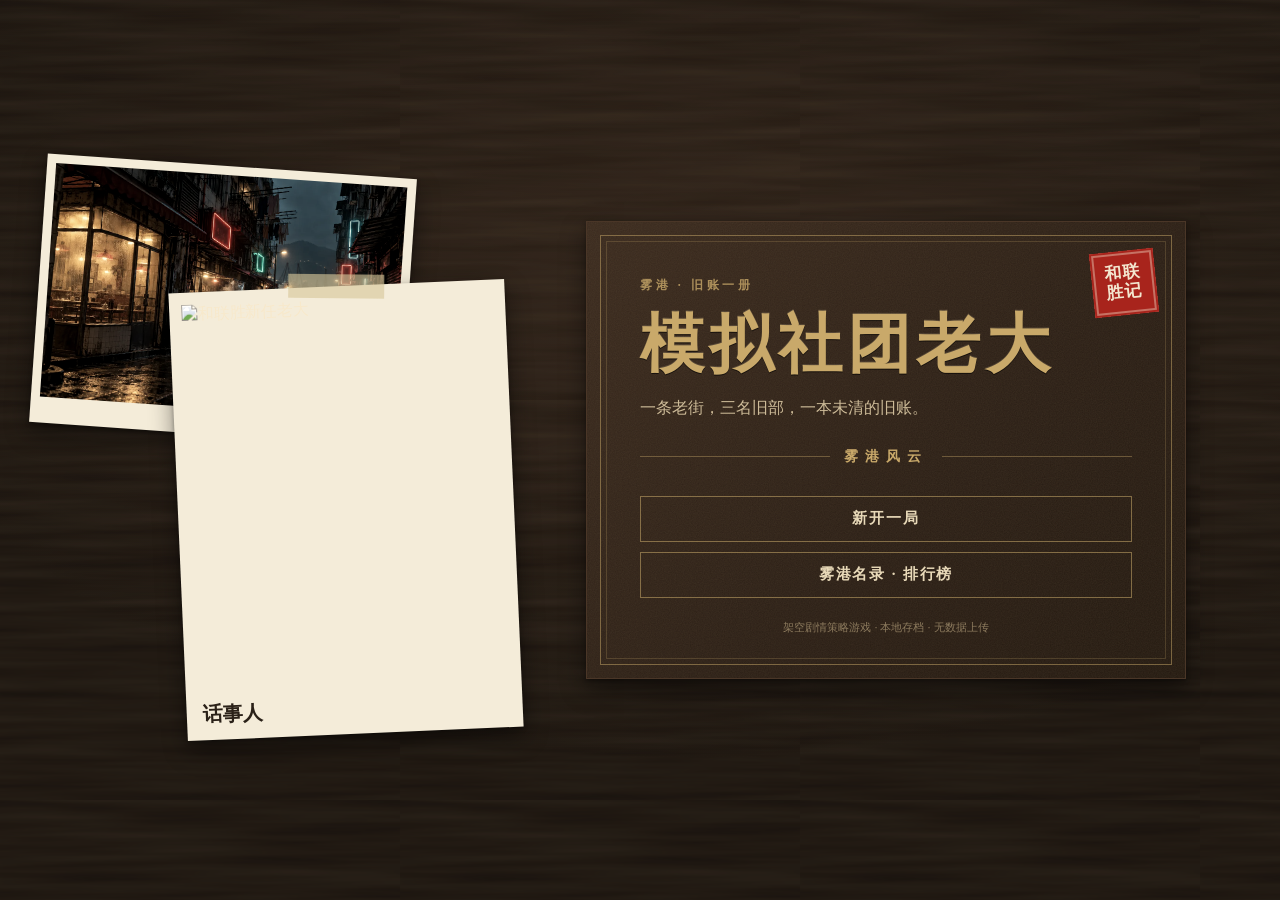
==== commit 015a65e7: "feat(art): 手绘港区地图与三张场景照片 地盘页改用 map-harbor 底图，36 个地段按图上陆地重新定位；祖堂、老街、码头三张场景图接入主菜单、序章、事件信笺和血拼现场。 清理旧地图多" ====
--- a/index.html
+++ b/index.html
@@ -6,14 +6,17 @@
   <meta name="theme-color" content="#17110c">
   <meta name="description" content="接班父亲的和联胜，招人、血拼、吞并势力，一统架空港城雾港。">
   <title>模拟社团老大 · 雾港风云</title>
-  <link rel="stylesheet" href="style.css?v=9">
+  <link rel="stylesheet" href="style.css?v=10">
 </head>
 <body>
   
   <section id="menu" class="screen menu-screen">
-    <div class="menu-portrait">
-      <img src="assets/player.webp" alt="和联胜新任老大">
-      <span class="photo-caption">话事人</span>
+    <div class="photo-stack">
+      <div class="scene-photo"><img src="assets/scene-street.webp" alt=""></div>
+      <div class="menu-portrait">
+        <img src="assets/player.webp" alt="和联胜新任老大">
+        <span class="photo-caption">话事人</span>
+      </div>
     </div>
     <div class="menu-card">
       <div class="cover">
@@ -85,8 +88,11 @@
   </section>
 
   <section id="prologue" class="screen story-screen hidden" aria-live="polite">
-    <div class="story-portrait">
+    <div class="photo-stack">
+     <div class="scene-photo"><img src="assets/scene-hall.webp" alt="旧街祖堂"></div>
+     <div class="story-portrait">
       <img id="prologuePortrait" src="assets/father.webp" alt="剧情人物">
+     </div>
     </div>
     <div class="story-card">
       <span id="prologueKicker" class="eyebrow">序章</span>
@@ -165,6 +171,7 @@
 
   <div id="modalMask" class="modal-mask hidden" role="presentation">
     <section id="modal" class="decision-modal" role="dialog" aria-modal="true" aria-labelledby="modalTitle">
+      <figure id="modalSceneWrap" class="scene-banner modal-scene hidden"><img id="modalScene" alt=""></figure>
       <div id="modalPortraitWrap" class="modal-portrait hidden"><img id="modalPortrait" alt="剧情人物"></div>
       <div class="modal-copy">
         <span id="modalKicker" class="eyebrow">雾港事件</span>
@@ -181,6 +188,6 @@
   </section>
 
   <div id="toast" class="toast" role="status"></div>
-  <script src="app.js?v=9"></script>
+  <script src="app.js?v=10"></script>
 </body>
 </html>
--- a/style.css
+++ b/style.css
@@ -33,16 +33,13 @@
 .muted-note{margin:8px 0 0;font-size:13px;color:var(--ink-3)}
 
 /* ---------- 质感件 ---------- */
-.paper,.ledger,.menu-card .cover-page,.creator-card,.story-card,.ending-card,.decision-modal{
+.ledger,.creator-card,.story-card,.ending-card,.decision-modal{
   background:var(--grain),linear-gradient(175deg,var(--paper) 0,#e6dbc1 100%);color:var(--ink)}
-.photo{background:var(--paper-hi);padding:9px 9px 34px;box-shadow:var(--lay);position:relative}
-.photo img{display:block;width:100%;height:100%;object-fit:cover;object-position:center 18%;filter:sepia(.22) contrast(1.05) saturate(.85)}
-.photo .tape,.tape{position:absolute;top:-11px;left:50%;width:84px;height:22px;margin-left:-42px;background:rgba(217,201,156,.62);transform:rotate(3deg);box-shadow:0 1px 2px rgba(0,0,0,.15)}
 
 /* ---------- 按钮 ---------- */
-.primary-btn,.launch-btn,.end-month-btn{display:inline-flex;align-items:center;justify-content:center;gap:8px;border:0;background:var(--seal);color:var(--seal-ink);
+.primary-btn,.launch-btn{display:inline-flex;align-items:center;justify-content:center;gap:8px;border:0;background:var(--seal);color:var(--seal-ink);
   font:900 16px var(--serif);letter-spacing:.2em;padding:13px 26px;min-height:48px;box-shadow:inset 0 0 0 2px var(--seal),inset 0 0 0 4px rgba(243,230,207,.35);transition:background .15s}
-.primary-btn:hover,.launch-btn:hover:not(:disabled),.end-month-btn:hover{background:var(--seal-dk)}
+.primary-btn:hover,.launch-btn:hover:not(:disabled){background:var(--seal-dk)}
 .primary-btn span,.launch-btn span{letter-spacing:0}
 .launch-btn:disabled,.primary-btn:disabled{background:#b9aa88;box-shadow:none;cursor:not-allowed}
 .secondary-btn{display:flex;align-items:center;justify-content:center;width:100%;min-height:46px;margin-top:10px;background:transparent;border:1.5px solid var(--ink);color:var(--ink);font:700 15px var(--serif);letter-spacing:.12em}
@@ -53,18 +50,13 @@
 .stamp-btn:disabled{white-space:normal;max-width:132px;text-align:center;line-height:1.35}
 .stamp-btn:disabled,.small-btn:disabled{border-color:#bcae8d;color:#a8987a;transform:none;cursor:not-allowed;font-weight:700;letter-spacing:.04em;font-size:12px}
 .stamp-btn.done:disabled{border-color:var(--seal);background:var(--seal);color:var(--seal-ink);transform:rotate(-4deg);font-size:14px;font-weight:900}
-.ink-btn{background:none;border:0;padding:6px 2px;color:var(--ink);font:700 14px var(--serif);border-bottom:1.5px solid var(--ink);letter-spacing:.06em}
-.ink-btn:hover{color:var(--seal);border-color:var(--seal)}
-.ink-btn.active{color:var(--seal);border-color:var(--seal)}
 .danger-btn{border-color:var(--ink)!important;color:var(--ink)!important}
 
 /* ---------- 封面、扉页、信笺、结局 ---------- */
 .menu-screen,.creator-screen,.story-screen,.ending-screen{display:grid;grid-template-columns:minmax(280px,420px) minmax(420px,600px);gap:72px;align-items:center;justify-content:center;padding:48px 32px;min-height:100vh}
 .menu-portrait,.creator-art,.story-portrait,.ending-portrait{position:relative;background:var(--paper-hi);padding:12px 12px 52px;box-shadow:var(--lay);transform:rotate(-2.5deg);aspect-ratio:3/4;max-height:76vh}
 .menu-portrait img,.creator-art img,.story-portrait img,.ending-portrait img{display:block;width:100%;height:100%;object-fit:cover;object-position:center 20%;filter:sepia(.22) contrast(1.05) saturate(.85)}
-.portrait-fade{display:none}
 .menu-portrait::before,.story-portrait::before,.ending-portrait::before,.creator-art::before{content:"";position:absolute;top:-12px;left:50%;width:96px;height:24px;margin-left:-48px;background:rgba(217,201,156,.62);transform:rotate(3deg);z-index:2}
-.vertical-seal{position:absolute;right:-18px;bottom:22px;z-index:3;writing-mode:vertical-rl;padding:10px 8px;background:var(--seal);color:var(--seal-ink);font:900 16px/1.15 var(--serif);letter-spacing:.2em;transform:rotate(4deg);box-shadow:inset 0 0 0 2px var(--seal),inset 0 0 0 4px rgba(243,230,207,.4),0 2px 6px rgba(0,0,0,.35)}
 .photo-caption{position:absolute;left:16px;bottom:12px;font:700 20px var(--kai);color:var(--ink)}
 
 /* 主菜单：布面账本封面 */
@@ -88,10 +80,7 @@
 .creator-card,.story-card,.ending-card{position:relative;padding:44px 48px 40px;box-shadow:var(--lay)}
 .creator-card::before,.story-card::before,.ending-card::before{content:"";position:absolute;top:0;bottom:0;left:28px;width:1px;background:rgba(168,36,28,.4)}
 .creator-card h2,.story-card h2,.ending-card h1{margin:10px 0 16px;font:900 clamp(28px,3.4vw,42px)/1.2 var(--serif);letter-spacing:.04em;color:var(--ink)}
-.creator-quote{margin-top:18px;transform:rotate(2.5deg)}
 .creator-art{transform:rotate(-2deg)}
-.creator-quote span{display:block;font:700 13px var(--serif);color:var(--seal);letter-spacing:.2em}
-.creator-quote p{margin:6px 0 0;font:19px/1.7 var(--kai);color:var(--ink)}
 .creator-side{display:flex;flex-direction:column;gap:0}
 .creator-side .quote-note{background:var(--grain),var(--paper-2);color:var(--ink);padding:16px 18px;margin:18px 12px 0 30px;box-shadow:var(--lay);transform:rotate(1.5deg)}
 .creator-side .quote-note span{display:block;font:700 13px var(--serif);color:var(--seal);letter-spacing:.2em}
@@ -200,7 +189,7 @@
 .turn-strip b{font:900 16px var(--serif);color:var(--ink);letter-spacing:.1em}
 .turn-strip span{font-size:13px;color:var(--ink-3)}
 .live-dot{display:none}
-.end-month-btn{min-height:42px;padding:9px 20px;font-size:15px;letter-spacing:.18em;background:var(--ink);box-shadow:none;color:var(--paper)}
+.end-month-btn{display:inline-flex;align-items:center;justify-content:center;border:0;min-height:42px;padding:9px 20px;font:900 15px var(--serif);letter-spacing:.18em;background:var(--ink);color:var(--paper);transition:background .15s}
 .end-month-btn:hover{background:#000}
 .end-month-btn:disabled{opacity:.4;cursor:not-allowed}
 .content-panel{padding-top:26px}
@@ -215,8 +204,8 @@
 .metric+.metric{padding-left:14px;border-left:1px solid var(--rule)}
 .metric b{display:block;font:900 24px/1.2 var(--serif);color:var(--ink);font-variant-numeric:tabular-nums}
 .metric span{font-size:12px;color:var(--ink-3)}
-.stat-chips,.effect-row,.tag-row{display:flex;flex-wrap:wrap;gap:6px;margin:10px 0 0}
-.stat-chips span,.effect-row span,.tag{display:inline-block;padding:2px 7px;border:1px solid var(--ink-3);font-size:12px;line-height:1.5;color:var(--ink-2);background:rgba(255,255,255,.18)}
+.stat-chips{display:flex;flex-wrap:wrap;gap:6px;margin:10px 0 0}
+.stat-chips span{display:inline-block;padding:2px 7px;border:1px solid var(--ink-3);font-size:12px;line-height:1.5;color:var(--ink-2);background:rgba(255,255,255,.18)}
 .world-strip{margin-top:12px}
 .chip-pos{color:var(--jade)!important;border-color:var(--jade)!important}
 .chip-neg{color:var(--seal)!important;border-color:var(--seal)!important}
@@ -302,19 +291,10 @@
 .map-legend{display:flex;flex-wrap:wrap;gap:6px 16px;margin:0 0 10px;font-size:12px;color:var(--ink-2)}
 .map-legend i{display:inline-block;width:10px;height:10px;margin-right:5px;border-radius:50%;vertical-align:-1px}
 .map-legend span{white-space:nowrap}
-.map-legend .disorder-tag{margin-left:5px;padding:0 5px;border:1px solid var(--seal);color:var(--seal);font-size:11px}
 .map-caption{margin:8px 0 0;font-size:12px;color:var(--ink-3);line-height:1.6}
 .map-stage{display:grid;grid-template-columns:minmax(0,1fr) 290px;gap:22px;align-items:start}
 .fog-map-wrap{position:relative;background:#e3d6b8;box-shadow:inset 0 0 0 1px var(--ink-3),inset 0 0 40px rgba(90,70,40,.18);overflow:auto}
 .fog-map{display:block;width:100%;height:auto;min-width:620px;max-height:none}
-.map-sea{fill:#b8c3b9}
-.map-sea-wash{fill:url(#seaWash)}
-.map-land{fill:#ece2cb;stroke:#4a3b2a;stroke-width:2.2;stroke-linejoin:round}
-.map-land-shade{fill:none;stroke:#4a3b2a;stroke-width:1;opacity:.35}
-.map-region-label{fill:#7a6a52;font:900 30px var(--serif);letter-spacing:14px;opacity:.55}
-.map-sea-label{fill:#4d6464;font:italic 700 18px var(--serif);letter-spacing:8px;opacity:.75}
-.map-edge{stroke:#5b4a35;stroke-width:1.6;stroke-dasharray:6 5;fill:none;opacity:.5}
-.map-edge.curved{stroke:#2f4f7a;opacity:.45}
 .map-node{cursor:pointer}
 .map-node:focus{outline:none}
 .map-node .dot{stroke:#f4ecd9;stroke-width:2.5;transition:transform .15s}
@@ -325,12 +305,10 @@
 .map-node.selected .ring{opacity:1;stroke:var(--ink);stroke-dasharray:none;stroke-width:3}
 .map-node.settling .seal-sq{stroke-dasharray:4 3;stroke:#2a2118}
 .map-node:hover .dot,.map-node:focus .dot{stroke:var(--ink);stroke-width:3}
-.map-name{fill:var(--ink);font:700 21px var(--serif);text-anchor:middle;pointer-events:none;paint-order:stroke;stroke:#ece2cb;stroke-width:4px;stroke-linejoin:round}
+.map-name{fill:var(--ink);font:700 27px var(--serif);text-anchor:middle;pointer-events:none;paint-order:stroke;stroke:#ece2cb;stroke-width:4px;stroke-linejoin:round}
 .map-node.mine .map-name{fill:var(--seal);font-weight:900}
-.map-sub{fill:var(--seal);font:700 16px var(--sans);text-anchor:middle;pointer-events:none;paint-order:stroke;stroke:#ece2cb;stroke-width:3px}
-.map-final{fill:var(--seal-ink);font:900 13px var(--serif);text-anchor:middle;pointer-events:none}
-.map-compass{fill:none;stroke:#5b4a35;stroke-width:1.2;opacity:.7}
-.map-compass-n{fill:#5b4a35;font:900 16px var(--serif);text-anchor:middle;opacity:.8}
+.map-sub{fill:var(--seal);font:700 20px var(--sans);text-anchor:middle;pointer-events:none;paint-order:stroke;stroke:#ece2cb;stroke-width:3px}
+.map-final{fill:var(--seal-ink);font:900 17px var(--serif);text-anchor:middle;pointer-events:none}
 
 /* 地段详情便条 */
 .map-detail{position:sticky;top:140px;background:var(--grain),var(--paper-2);padding:20px 18px 18px;box-shadow:var(--lay);transform:rotate(.6deg)}
@@ -362,7 +340,6 @@
 .territory-table tr.mine td.n b{color:var(--seal)}
 .territory-table tr{cursor:pointer}
 .territory-table tr:hover td{background:rgba(168,36,28,.05)}
-.territory-table .ink-btn{font-size:13px;white-space:nowrap}
 
 /* ---------- 血拼 ---------- */
 .battle-layout{display:grid;grid-template-columns:minmax(0,.9fr) minmax(0,1.1fr);gap:30px;margin-top:6px;align-items:start}
@@ -447,13 +424,13 @@
 
 /* ---------- 信笺弹窗 ---------- */
 .modal-mask{position:fixed;inset:0;z-index:60;display:grid;place-items:center;padding:24px;background:rgba(10,7,4,.72)}
-.decision-modal{position:relative;display:grid;grid-template-columns:200px minmax(0,1fr);gap:0 30px;width:100%;max-width:820px;max-height:90vh;padding:34px 36px 28px 30px;box-shadow:0 24px 60px rgba(0,0,0,.6);transform:rotate(-.4deg)}
+.decision-modal{position:relative;display:grid;grid-template-columns:200px minmax(0,1fr);gap:0 30px;width:100%;max-width:820px;max-height:90vh;overflow:auto;padding:34px 36px 28px 30px;box-shadow:0 24px 60px rgba(0,0,0,.6);transform:rotate(-.4deg)}
 .modal-portrait{align-self:start;background:var(--paper-hi);padding:8px 8px 10px;box-shadow:var(--lay-sm);transform:rotate(-3deg);margin-top:8px}
 .modal-portrait img{display:block;width:100%;aspect-ratio:3/3.7;object-fit:cover;object-position:center 15%;filter:sepia(.22) contrast(1.05) saturate(.85)}
 .modal-portrait::before{content:"";position:absolute;top:-10px;left:50%;width:64px;height:18px;margin-left:-32px;background:rgba(217,201,156,.7);transform:rotate(4deg)}
 .modal-portrait{position:relative}
 .decision-modal:has(.modal-portrait.hidden){grid-template-columns:minmax(0,1fr);max-width:640px}
-.modal-copy{min-width:0;overflow:auto;max-height:calc(90vh - 62px);padding-right:4px}
+.modal-copy{min-width:0}
 .modal-copy .eyebrow{font-size:13px}
 .modal-copy h2{margin:6px 0 14px;font:900 28px/1.3 var(--serif);color:var(--ink)}
 .modal-body{font-size:15.5px}
@@ -509,7 +486,6 @@
   .menu-card .cover-seal{width:52px;height:52px;font-size:14px;right:22px;top:22px}
   .creator-card,.story-card,.ending-card{padding:30px 20px 26px 30px}
   .creator-card::before,.story-card::before,.ending-card::before{left:16px}
-  .creator-quote{display:none}
   .creator-side .quote-note{margin:-14px 8px 0 40px;position:relative;z-index:3}
   .choice-grid,.mutator-grid{grid-template-columns:1fr}
   .choice-card{border-right:0!important;min-height:0}
@@ -602,3 +578,27 @@
 .reward-slip{margin:14px 0;padding:14px 16px;border-left:3px solid var(--seal,#963f32);background:rgba(132,105,53,.08)}
 .reward-slip>b{font-size:18px;color:var(--seal,#963f32)}
 .reward-slip p{margin:8px 0 0;line-height:1.6}.reward-slip .stat-chips{margin-top:10px;flex-wrap:wrap}
+
+/* ---------- 场景照片与手绘地图 ---------- */
+.scene-banner{margin:0 0 20px;background:var(--paper-hi);padding:7px 7px 8px;box-shadow:var(--lay-sm);transform:rotate(-.5deg)}
+.scene-banner img{display:block;width:100%;height:180px;object-fit:cover;object-position:center 60%;filter:sepia(.22) contrast(1.05) saturate(.85)}
+.modal-scene{grid-column:1/-1;margin:0 0 22px}
+.modal-scene img{height:160px}
+.content-panel>.scene-banner{margin-bottom:24px}
+.photo-stack{position:relative;padding:120px 0 0 0}
+.photo-stack .scene-photo{position:absolute;top:0;left:-56px;width:88%;background:var(--paper-hi);padding:9px 9px 26px;box-shadow:var(--lay);transform:rotate(4deg);z-index:0}
+.photo-stack .scene-photo img{display:block;width:100%;aspect-ratio:3/2;object-fit:cover;filter:sepia(.28) contrast(1.05) saturate(.8)}
+.photo-stack .menu-portrait,.photo-stack .story-portrait{width:80%;margin-left:auto;z-index:1}
+.fog-map-wrap{background:#d9cba8;box-shadow:inset 0 0 0 1px var(--ink-3)}
+.fog-map image{filter:saturate(.9)}
+.map-region-label{fill:#5b4a35;font:900 40px var(--serif);letter-spacing:20px;opacity:.45}
+.map-sea-label{fill:#2d4450;font:italic 700 22px var(--serif);letter-spacing:10px;opacity:.6}
+.map-edge{stroke:#3d2f22;stroke-width:2;stroke-dasharray:7 6;opacity:.55}
+@media(max-width:1180px){.photo-stack .scene-photo{left:-24px}}
+@media(max-width:760px){
+  .photo-stack{width:78%;max-width:300px;margin:6px auto 0;padding-top:70px}
+  .photo-stack .scene-photo{left:-30px;width:86%;padding:5px 5px 14px}
+  .photo-stack .menu-portrait,.photo-stack .story-portrait{width:78%;max-width:none;margin:0 0 0 auto}
+  .scene-banner img,.modal-scene img{height:110px}
+  .modal-scene{margin:0 0 14px}
+}
